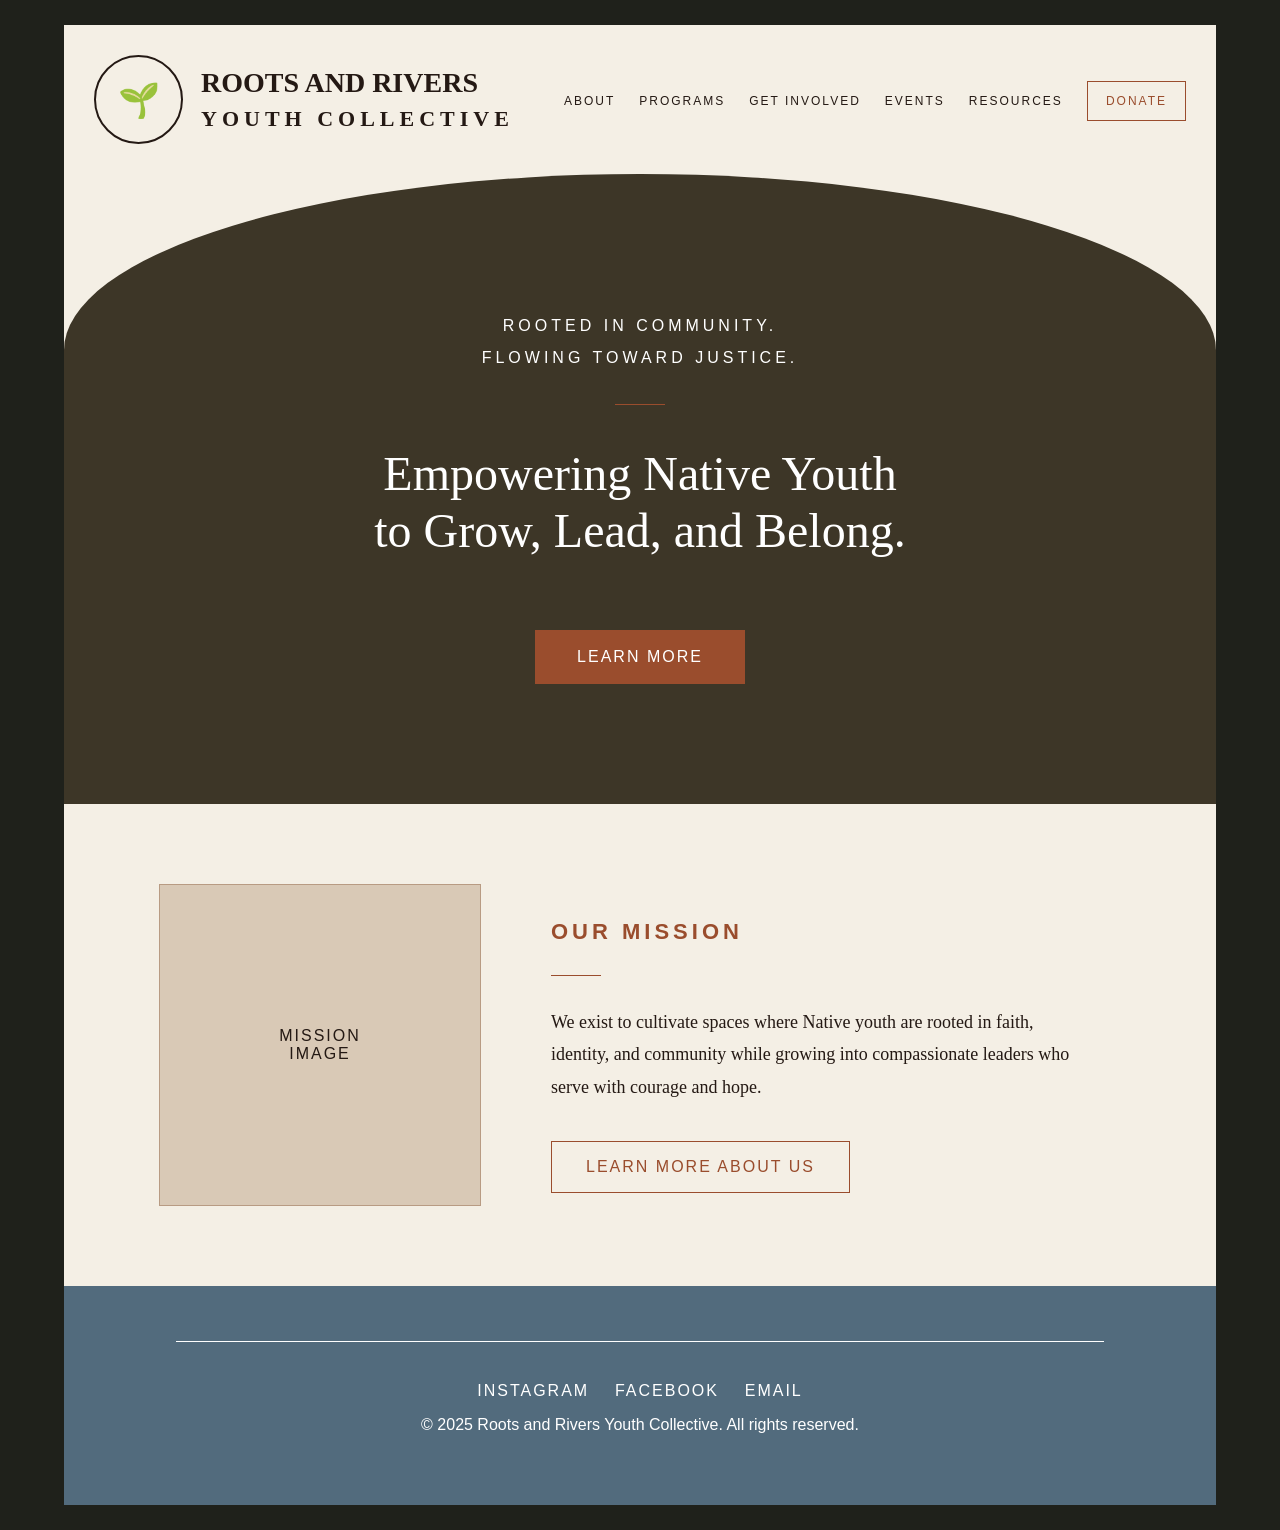
==== index.html @ 8ffe8210 "Add files via upload" ====
<!DOCTYPE html>
<html lang="en">
<head>
    <meta charset="UTF-8">
    <title>Roots and Rivers Youth Collective</title>
    <link rel="stylesheet" href="style.css">
</head>

<body>

<div id="wrapper">

    <header>
        <div class="brand">
            <div class="logo">🌱</div>
            <h1>Roots and Rivers<br><span>Youth Collective</span></h1>
        </div>

        <nav>
            <a href="index.html">About</a>
            <a href="#">Programs</a>
            <a href="#">Get Involved</a>
            <a href="#">Events</a>
            <a href="#">Resources</a>
            <a class="donate" href="#">Donate</a>
        </nav>
    </header>

    <section class="hero">
        <p class="small-text">Rooted in Community.<br>Flowing Toward Justice.</p>

        <div class="line"></div>

        <h2>Empowering Native Youth<br>to Grow, Lead, and Belong.</h2>

        <a class="button" href="#">Learn More</a>
    </section>

    <main>
        <section class="mission">
            <div class="image-box">
                <p>Mission<br>Image</p>
            </div>

            <div class="mission-text">
                <h3>Our Mission</h3>
                <div class="short-line"></div>

                <p>
                    We exist to cultivate spaces where Native youth are rooted
                    in faith, identity, and community while growing into
                    compassionate leaders who serve with courage and hope.
                </p>

                <a class="outline-button" href="#">Learn More About Us</a>
            </div>
        </section>
    </main>

    <footer>
        <div class="footer-line"></div>

        <p class="socials">Instagram &nbsp;&nbsp; Facebook &nbsp;&nbsp; Email</p>

        <p>&copy; 2025 Roots and Rivers Youth Collective. All rights reserved.</p>
    </footer>

</div>

</body>
</html>
---- style.css ----
body {
    margin: 0;
    background-color: #1f211b;
    color: #241914;
    font-family: Georgia, "Times New Roman", serif;
}

#wrapper {
    width: 90%;
    max-width: 1200px;
    margin: 25px auto;
    background-color: #f4efe5;
}

header {
    display: flex;
    justify-content: space-between;
    align-items: center;
    padding: 30px;
}

.brand {
    display: flex;
    align-items: center;
    gap: 18px;
}

.logo {
    width: 85px;
    height: 85px;
    border: 2px solid #241914;
    border-radius: 50%;
    display: flex;
    align-items: center;
    justify-content: center;
    font-size: 34px;
}

h1 {
    margin: 0;
    font-size: 28px;
    text-transform: uppercase;
    line-height: 1.2;
}

h1 span {
    letter-spacing: 5px;
    font-size: 22px;
}

nav a {
    color: #241914;
    text-decoration: none;
    text-transform: uppercase;
    font-family: Arial, sans-serif;
    font-size: 12px;
    letter-spacing: 2px;
    margin-left: 20px;
}

.donate {
    border: 1px solid #9a4d2d;
    color: #9a4d2d;
    padding: 12px 18px;
}

.hero {
    background-color: #3d3627;
    color: white;
    text-align: center;
    padding: 120px 90px;
    border-radius: 50% 50% 0 0 / 28% 28% 0 0;
}

.small-text {
    text-transform: uppercase;
    font-family: Arial, sans-serif;
    letter-spacing: 4px;
    line-height: 2;
}

.line,
.short-line {
    width: 50px;
    height: 1px;
    background-color: #9a4d2d;
    margin: 30px auto;
}

.hero h2 {
    font-size: 48px;
    font-weight: normal;
    line-height: 1.2;
}

.button {
    display: inline-block;
    background-color: #9a4d2d;
    color: white;
    text-decoration: none;
    text-transform: uppercase;
    font-family: Arial, sans-serif;
    letter-spacing: 2px;
    padding: 18px 42px;
    margin-top: 30px;
}

.mission {
    display: flex;
    gap: 70px;
    align-items: center;
    padding: 80px 95px;
}

.image-box {
    width: 320px;
    height: 320px;
    border: 1px solid #b89b83;
    background-color: #d9c9b6;
    display: flex;
    align-items: center;
    justify-content: center;
    text-align: center;
    text-transform: uppercase;
    font-family: Arial, sans-serif;
    letter-spacing: 2px;
}

.mission-text {
    max-width: 520px;
}

h3 {
    color: #9a4d2d;
    text-transform: uppercase;
    font-family: Arial, sans-serif;
    letter-spacing: 4px;
    font-size: 22px;
}

.short-line {
    margin-left: 0;
}

.mission-text p {
    font-size: 18px;
    line-height: 1.8;
}

.outline-button {
    display: inline-block;
    color: #9a4d2d;
    border: 1px solid #9a4d2d;
    text-decoration: none;
    text-transform: uppercase;
    font-family: Arial, sans-serif;
    letter-spacing: 2px;
    padding: 16px 34px;
    margin-top: 20px;
}

footer {
    background-color: #526b7d;
    color: white;
    text-align: center;
    padding: 55px 30px;
    font-family: Arial, sans-serif;
}

.footer-line {
    height: 1px;
    background-color: white;
    width: 85%;
    margin: 0 auto 40px;
}

.socials {
    letter-spacing: 2px;
    text-transform: uppercase;
}

@media screen and (max-width: 800px) {
    header,
    .mission {
        flex-direction: column;
        text-align: center;
    }

    nav {
        margin-top: 20px;
    }

    nav a {
        display: inline-block;
        margin: 8px;
    }

    .hero {
        border-radius: 0;
        padding: 80px 30px;
    }

    .hero h2 {
        font-size: 36px;
    }

    .mission {
        padding: 50px 30px;
    }

    .short-line {
        margin: 25px auto;
    }
}
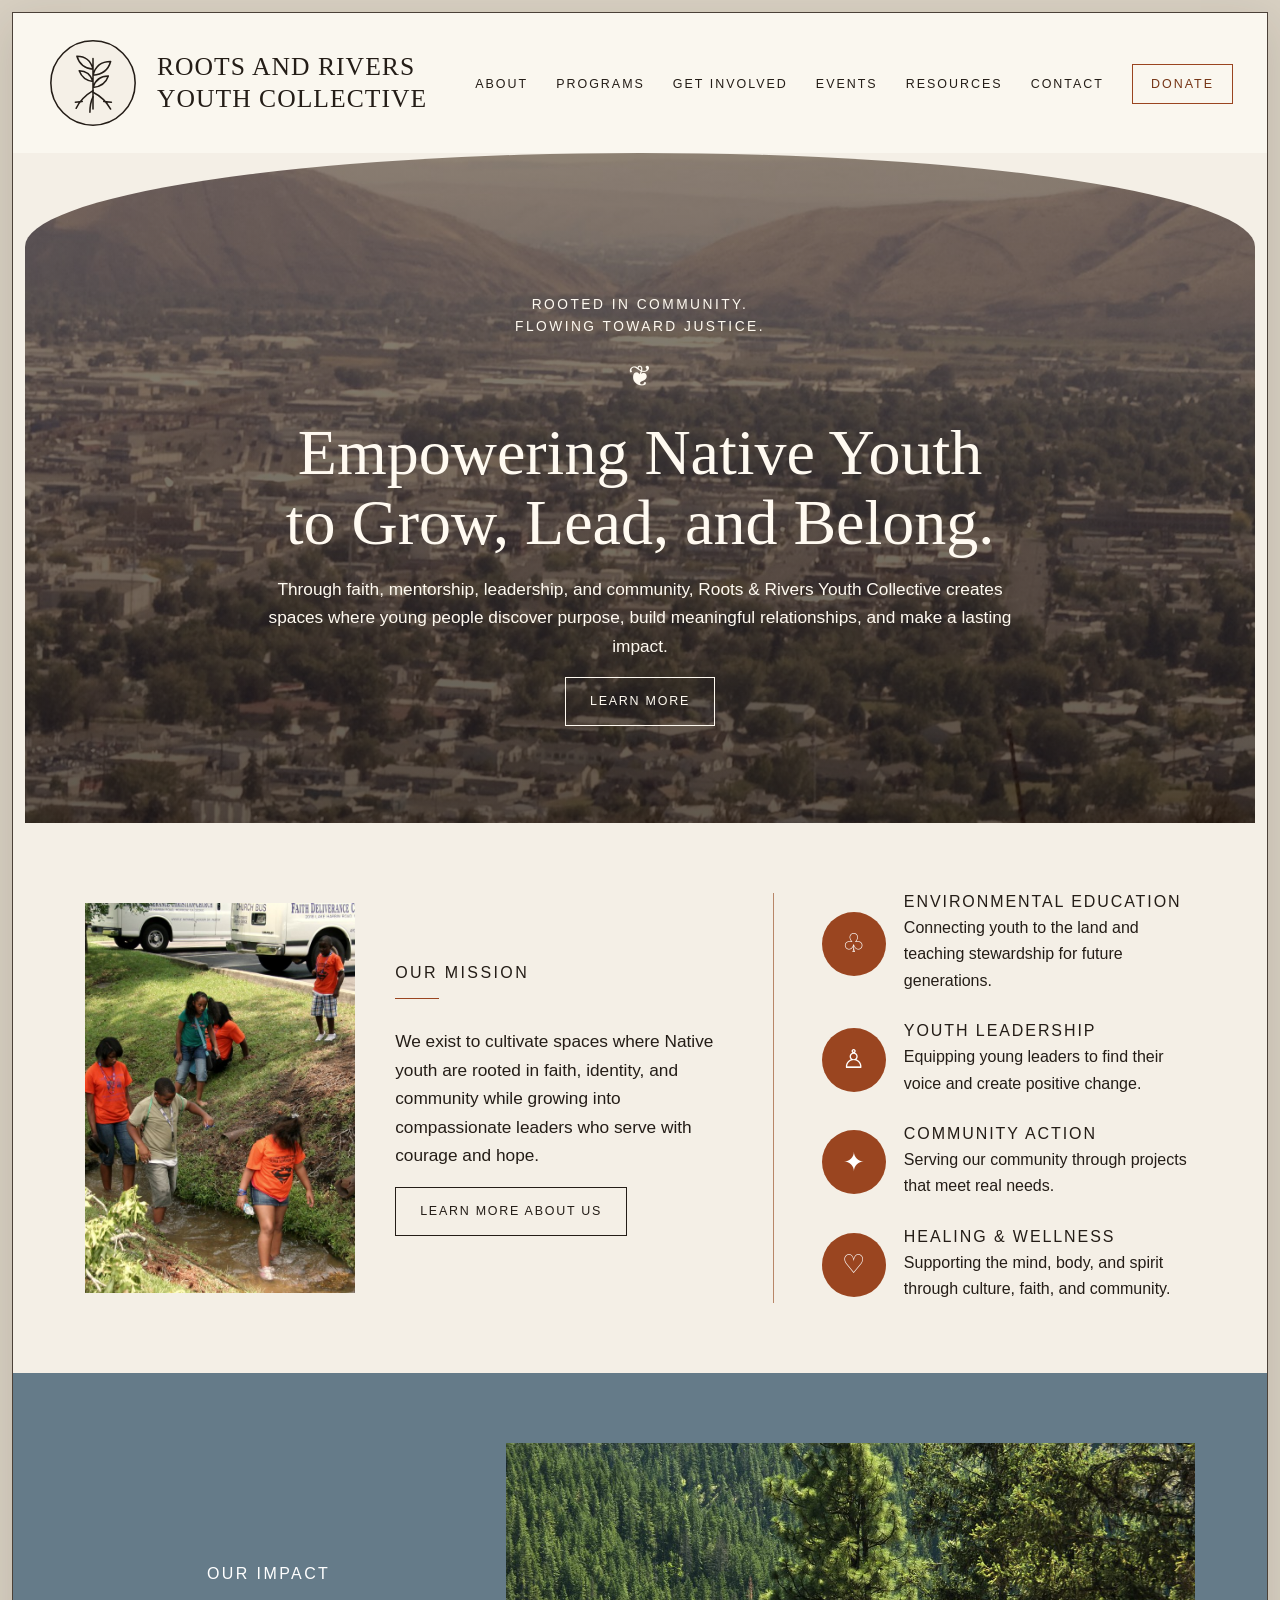
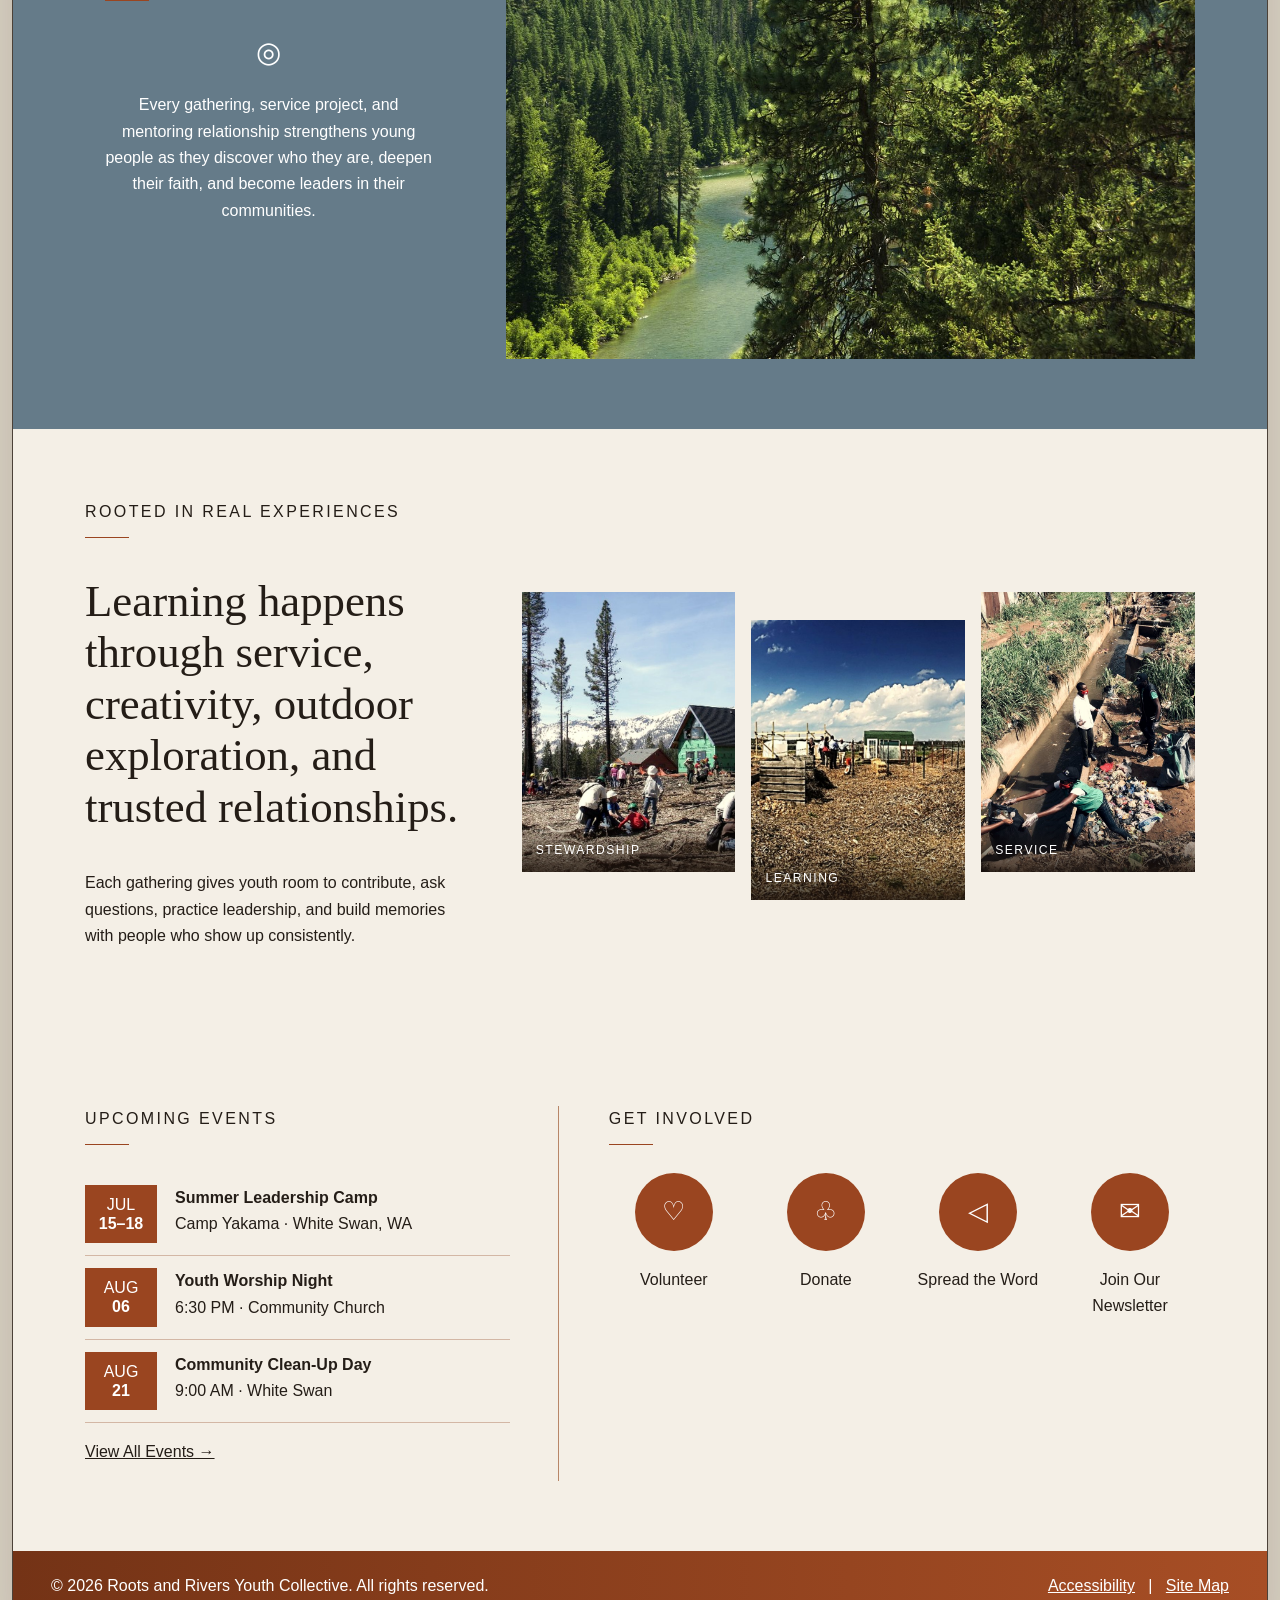
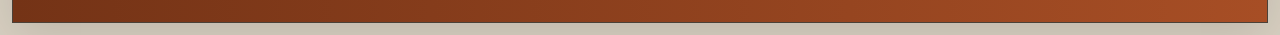
==== commit b55eeaca: "Add files via upload" ====
--- a/index.html
+++ b/index.html
@@ -1,71 +1,73 @@
 <!DOCTYPE html>
 <html lang="en">
 <head>
-    <meta charset="UTF-8">
-    <title>Roots and Rivers Youth Collective</title>
-    <link rel="stylesheet" href="style.css">
+  <meta charset="UTF-8">
+  <meta name="viewport" content="width=device-width, initial-scale=1.0">
+  <meta name="description" content="Roots and Rivers Youth Collective empowers Native youth through mentorship, leadership, faith, environmental education, and community service.">
+  <meta name="keywords" content="Native youth, Yakama, youth leadership, mentorship, community service, environmental education">
+  <title>Roots and Rivers Youth Collective | Home</title>
+  <link rel="stylesheet" href="style.css">
 </head>
+<body>
+<div class="site-shell">
+<header class="site-header">
+  <a class="brand" href="index.html"><img src="assets/images/logo.svg" alt="Roots and Rivers tree and roots logo"><span class="brand-name">Roots and Rivers<br>Youth Collective</span></a>
+  <nav aria-label="Main navigation"><ul>
+    <li><a href="#about">About</a></li><li><a href="programs.html">Programs</a></li><li><a href="get-involved.html">Get Involved</a></li><li><a href="events.html">Events</a></li><li><a href="resources.html">Resources</a></li><li><a href="get-involved.html#contact">Contact</a></li><li><a class="donate-link" href="get-involved.html#donate">Donate</a></li>
+  </ul></nav>
+</header>
+<main>
+  <section class="hero">
+    <div class="hero-content">
+      <p class="eyebrow">Rooted in Community.<br>Flowing Toward Justice.</p>
+      <div class="ornament">❦</div>
+      <h1>Empowering Native Youth<br>to Grow, Lead, and Belong.</h1>
+      <p class="lead">Through faith, mentorship, leadership, and community, Roots &amp; Rivers Youth Collective creates spaces where young people discover purpose, build meaningful relationships, and make a lasting impact.</p>
+      <a class="btn" href="#about">Learn More</a>
+    </div>
+  </section>
 
-<body>
+  <section class="section mission-grid" id="about">
+    <img class="mission-photo" src="assets/images/mission-landscape.jpg" alt="Youth participating in an outdoor creek learning activity">
+    <div><p class="section-title">Our Mission</p><p class="lead">We exist to cultivate spaces where Native youth are rooted in faith, identity, and community while growing into compassionate leaders who serve with courage and hope.</p><a class="btn" href="programs.html">Learn More About Us</a></div>
+    <div class="pillars">
+      <article class="pillar"><div class="icon-circle">♧</div><div><h3>Environmental Education</h3><p>Connecting youth to the land and teaching stewardship for future generations.</p></div></article>
+      <article class="pillar"><div class="icon-circle">♙</div><div><h3>Youth Leadership</h3><p>Equipping young leaders to find their voice and create positive change.</p></div></article>
+      <article class="pillar"><div class="icon-circle">✦</div><div><h3>Community Action</h3><p>Serving our community through projects that meet real needs.</p></div></article>
+      <article class="pillar"><div class="icon-circle">♡</div><div><h3>Healing &amp; Wellness</h3><p>Supporting the mind, body, and spirit through culture, faith, and community.</p></div></article>
+    </div>
+  </section>
 
-<div id="wrapper">
+  <section class="section impact">
+    <div class="impact-copy"><p class="section-title">Our Impact</p><div class="ornament">◎</div><p>Every gathering, service project, and mentoring relationship strengthens young people as they discover who they are, deepen their faith, and become leaders in their communities.</p></div>
+    <img src="assets/images/impact-valley.jpg" alt="River winding through a forested Pacific Northwest canyon">
+  </section>
 
-    <header>
-        <div class="brand">
-            <div class="logo">🌱</div>
-            <h1>Roots and Rivers<br><span>Youth Collective</span></h1>
-        </div>
+  <section class="section story-strip">
+    <div><p class="section-title">Rooted in Real Experiences</p><h2>Learning happens through service, creativity, outdoor exploration, and trusted relationships.</h2><p>Each gathering gives youth room to contribute, ask questions, practice leadership, and build memories with people who show up consistently.</p></div>
+    <div class="photo-grid photo-grid-home">
+      <figure><img src="assets/images/planting-youth.jpg" alt="Young volunteers planting seedlings in a forest restoration area"><figcaption>Stewardship</figcaption></figure>
+      <figure><img src="assets/images/community-garden.jpg" alt="Community garden used for youth learning"><figcaption>Learning</figcaption></figure>
+      <figure><img src="assets/images/community-cleanup.jpg" alt="Young volunteers taking part in a community cleanup"><figcaption>Service</figcaption></figure>
+    </div>
+  </section>
 
-        <nav>
-            <a href="index.html">About</a>
-            <a href="#">Programs</a>
-            <a href="#">Get Involved</a>
-            <a href="#">Events</a>
-            <a href="#">Resources</a>
-            <a class="donate" href="#">Donate</a>
-        </nav>
-    </header>
-
-    <section class="hero">
-        <p class="small-text">Rooted in Community.<br>Flowing Toward Justice.</p>
-
-        <div class="line"></div>
-
-        <h2>Empowering Native Youth<br>to Grow, Lead, and Belong.</h2>
-
-        <a class="button" href="#">Learn More</a>
-    </section>
-
-    <main>
-        <section class="mission">
-            <div class="image-box">
-                <p>Mission<br>Image</p>
-            </div>
-
-            <div class="mission-text">
-                <h3>Our Mission</h3>
-                <div class="short-line"></div>
-
-                <p>
-                    We exist to cultivate spaces where Native youth are rooted
-                    in faith, identity, and community while growing into
-                    compassionate leaders who serve with courage and hope.
-                </p>
-
-                <a class="outline-button" href="#">Learn More About Us</a>
-            </div>
-        </section>
-    </main>
-
-    <footer>
-        <div class="footer-line"></div>
-
-        <p class="socials">Instagram &nbsp;&nbsp; Facebook &nbsp;&nbsp; Email</p>
-
-        <p>&copy; 2025 Roots and Rivers Youth Collective. All rights reserved.</p>
-    </footer>
-
+  <section class="section home-bottom">
+    <div><p class="section-title">Upcoming Events</p>
+      <div class="event-mini"><div class="date-box">JUL<br><strong>15–18</strong></div><div><strong>Summer Leadership Camp</strong><br>Camp Yakama · White Swan, WA</div></div>
+      <div class="event-mini"><div class="date-box">AUG<br><strong>06</strong></div><div><strong>Youth Worship Night</strong><br>6:30 PM · Community Church</div></div>
+      <div class="event-mini"><div class="date-box">AUG<br><strong>21</strong></div><div><strong>Community Clean-Up Day</strong><br>9:00 AM · White Swan</div></div>
+      <p><a href="events.html">View All Events →</a></p>
+    </div>
+    <div class="involve-options"><p class="section-title">Get Involved</p><div class="action-grid">
+      <a href="get-involved.html#volunteer"><div class="icon-circle">♡</div><p>Volunteer</p></a>
+      <a href="get-involved.html#donate"><div class="icon-circle">♧</div><p>Donate</p></a>
+      <a href="resources.html"><div class="icon-circle">◁</div><p>Spread the Word</p></a>
+      <a href="get-involved.html#contact"><div class="icon-circle">✉</div><p>Join Our Newsletter</p></a>
+    </div></div>
+  </section>
+</main>
+<footer class="site-footer"><span>© 2026 Roots and Rivers Youth Collective. All rights reserved.</span><span><a href="resources.html">Accessibility</a> &nbsp; | &nbsp; <a href="resources.html">Site Map</a></span></footer>
 </div>
-
 </body>
-</html>+</html>
--- a/style.css
+++ b/style.css
@@ -1,214 +1,186 @@
-body {
-    margin: 0;
-    background-color: #1f211b;
-    color: #241914;
-    font-family: Georgia, "Times New Roman", serif;
+:root {
+  --paper: #f4efe6;
+  --ink: #241d17;
+  --rust: #9a4520;
+  --rust-dark: #763617;
+  --blue: #657b89;
+  --line: #b88668;
+  --cream: #fbf8f1;
+  --olive: #4e4b36;
 }
 
-#wrapper {
-    width: 90%;
-    max-width: 1200px;
-    margin: 25px auto;
-    background-color: #f4efe5;
+* { box-sizing: border-box; }
+html { scroll-behavior: smooth; }
+body {
+  margin: 0;
+  color: var(--ink);
+  background: #d8d0c2;
+  font-family: "Trebuchet MS", Arial, sans-serif;
+  line-height: 1.65;
+}
+img, video { max-width: 100%; display: block; }
+a { color: inherit; }
+
+.site-shell {
+  width: min(1440px, calc(100% - 24px));
+  margin: 12px auto;
+  background: var(--paper);
+  border: 1px solid #4b4138;
+  box-shadow: 0 12px 45px rgba(37, 29, 22, .14);
 }
 
-header {
-    display: flex;
-    justify-content: space-between;
-    align-items: center;
-    padding: 30px;
+.site-header {
+  display: flex;
+  align-items: center;
+  justify-content: space-between;
+  gap: 28px;
+  padding: 24px 34px;
+  background: rgba(251, 248, 241, .94);
+}
+.brand { display: flex; align-items: center; gap: 18px; text-decoration: none; }
+.brand img { width: 92px; height: 92px; }
+.brand-name { font-family: Georgia, serif; font-size: clamp(1.15rem, 2vw, 1.6rem); line-height: 1.25; text-transform: uppercase; letter-spacing: .04em; }
+
+nav ul { display: flex; align-items: center; gap: 28px; list-style: none; margin: 0; padding: 0; }
+nav a { text-decoration: none; text-transform: uppercase; letter-spacing: .16em; font-size: .78rem; }
+nav a:hover, nav a:focus { color: var(--rust); }
+.donate-link { border: 1px solid var(--rust); padding: 12px 18px; color: var(--rust-dark); }
+
+.hero {
+  min-height: 670px;
+  margin: 0 12px;
+  padding: 100px 20px 70px;
+  display: grid;
+  place-items: center;
+  text-align: center;
+  color: #fffaf1;
+  background: linear-gradient(rgba(38, 25, 14, .52), rgba(30, 23, 17, .70)), url("assets/images/hero-forest.jpg") center 42%/cover;
+  border-radius: 50% 50% 0 0 / 14% 14% 0 0;
+}
+.hero-content { max-width: 780px; }
+.eyebrow { text-transform: uppercase; letter-spacing: .18em; font-size: .86rem; }
+.ornament { font-family: Georgia, serif; font-size: 1.8rem; margin: 10px 0; }
+h1, h2, h3 { font-family: Georgia, "Times New Roman", serif; font-weight: 400; }
+h1 { font-size: clamp(2.6rem, 5vw, 4.7rem); line-height: 1.08; margin: 18px 0; }
+h2 { font-size: clamp(2rem, 3.5vw, 3.2rem); line-height: 1.15; }
+h3 { font-size: 1.35rem; }
+.lead { font-size: 1.08rem; }
+.btn { display: inline-block; padding: 13px 24px; border: 1px solid currentColor; text-decoration: none; text-transform: uppercase; letter-spacing: .14em; font-size: .78rem; }
+.btn:hover, .btn:focus { background: var(--rust); color: white; border-color: var(--rust); }
+
+.section { padding: 70px 72px; }
+.section-title { text-transform: uppercase; letter-spacing: .15em; font-family: "Trebuchet MS", sans-serif; font-size: 1rem; margin: 0 0 28px; }
+.section-title::after { content: ""; display: block; width: 44px; border-bottom: 1px solid var(--rust); margin-top: 12px; }
+
+.mission-grid { display: grid; grid-template-columns: .8fr 1fr 1.25fr; gap: 40px; align-items: center; }
+.mission-photo { width: 100%; min-height: 390px; object-fit: cover; }
+.pillars { border-left: 1px solid var(--line); padding-left: 48px; display: grid; gap: 28px; }
+.pillar { display: grid; grid-template-columns: 64px 1fr; gap: 18px; align-items: center; }
+.icon-circle { width: 64px; height: 64px; border-radius: 50%; display: grid; place-items: center; background: var(--rust); color: white; font-size: 1.65rem; }
+.pillar h3 { margin: 0; text-transform: uppercase; letter-spacing: .12em; font: 1rem "Trebuchet MS", sans-serif; }
+.pillar p { margin: 4px 0 0; }
+
+.impact { background: var(--blue); color: white; display: grid; grid-template-columns: .8fr 1.5fr; gap: 54px; align-items: center; }
+.impact img { width: 100%; min-height: 280px; object-fit: cover; }
+.impact-copy { text-align: center; padding: 20px; }
+
+.home-bottom { display: grid; grid-template-columns: 1fr 1.5fr; gap: 48px; }
+.event-mini { display: grid; grid-template-columns: 72px 1fr; gap: 18px; padding: 12px 0; border-bottom: 1px solid #d3b7a5; }
+.date-box { background: var(--rust); color: white; text-align: center; padding: 10px 4px; line-height: 1.2; }
+.involve-options { border-left: 1px solid var(--line); padding-left: 50px; }
+.action-grid { display: grid; grid-template-columns: repeat(4, 1fr); gap: 22px; text-align: center; }
+.action-grid a { text-decoration: none; }
+.action-grid .icon-circle { margin: auto; width: 78px; height: 78px; }
+
+.page-hero { padding: 90px 72px; color: white; background-position: center; background-size: cover; }
+.page-hero.programs { background-image: linear-gradient(rgba(35,29,21,.52),rgba(35,29,21,.62)), url('assets/images/programs-field.jpg'); }
+.page-hero.events { background-image: linear-gradient(rgba(35,29,21,.48),rgba(35,29,21,.64)), url('assets/images/events-sunset.jpg'); }
+.page-hero.involved { background-image: linear-gradient(rgba(35,29,21,.50),rgba(35,29,21,.65)), url('assets/images/involved-hands.jpg'); }
+.page-hero.resources { background-image: linear-gradient(rgba(35,29,21,.50),rgba(35,29,21,.65)), url('assets/images/impact-valley.jpg'); }
+.page-hero p { max-width: 680px; font-size: 1.1rem; }
+
+.cards { display: grid; grid-template-columns: repeat(3, 1fr); gap: 26px; }
+.card { background: var(--cream); border: 1px solid #d8cabc; padding: 30px; }
+.card h3 { margin-top: 0; }
+
+.table-wrap { overflow-x: auto; }
+table { width: 100%; border-collapse: collapse; background: var(--cream); }
+th, td { padding: 16px; border: 1px solid #c7ad9d; text-align: left; }
+th { background: var(--rust); color: white; text-transform: uppercase; letter-spacing: .08em; font-size: .82rem; }
+tr:nth-child(even) { background: #eee5da; }
+
+.form-grid { display: grid; grid-template-columns: 1fr 1fr; gap: 22px; }
+label { display: block; margin-bottom: 6px; font-weight: bold; }
+input, select, textarea { width: 100%; padding: 13px; border: 1px solid #bfa893; background: #fffdf8; font: inherit; }
+textarea { min-height: 150px; resize: vertical; }
+.full { grid-column: 1 / -1; }
+button { cursor: pointer; background: var(--rust); color: white; border: 0; padding: 14px 24px; text-transform: uppercase; letter-spacing: .12em; }
+button:hover, button:focus { background: var(--rust-dark); }
+
+.resource-list { display: grid; gap: 18px; }
+.resource-list a { color: var(--rust-dark); }
+.video-frame { background: #1f1c18; padding: 12px; box-shadow: 0 18px 38px rgba(35, 24, 16, .22); }
+.video-frame video { width: 100%; aspect-ratio: 16 / 9; object-fit: cover; }
+.media-note { font-size: .9rem; color: #6d5f54; margin-top: 12px; }
+
+.story-strip, .image-feature { display: grid; grid-template-columns: .8fr 1.4fr; gap: 52px; align-items: center; }
+.image-feature.reverse { grid-template-columns: 1.15fr .85fr; }
+.photo-grid { display: grid; grid-template-columns: repeat(3, 1fr); gap: 16px; }
+.photo-grid.two { grid-template-columns: 1fr 1fr; }
+.photo-grid figure { margin: 0; position: relative; overflow: hidden; background: #ddd0c0; min-height: 280px; }
+.photo-grid img { width: 100%; height: 100%; min-height: 280px; object-fit: cover; transition: transform .35s ease; }
+.photo-grid figure:hover img { transform: scale(1.025); }
+.photo-grid figcaption { position: absolute; left: 0; right: 0; bottom: 0; padding: 18px 14px 12px; color: white; text-transform: uppercase; letter-spacing: .12em; font-size: .76rem; background: linear-gradient(transparent, rgba(28,18,12,.82)); }
+.photo-grid-home figure:nth-child(2) { transform: translateY(28px); }
+.event-gallery { background: #e9e0d4; }
+
+.site-footer { background: linear-gradient(90deg, #743316, #a74e25); color: white; padding: 22px 38px; display: flex; justify-content: space-between; gap: 20px; flex-wrap: wrap; }
+.site-footer a { color: white; }
+
+@media (max-width: 1000px) {
+  .site-header { align-items: flex-start; }
+  nav ul { flex-wrap: wrap; gap: 14px 20px; justify-content: flex-end; }
+  .mission-grid, .impact, .home-bottom, .story-strip, .image-feature, .image-feature.reverse { grid-template-columns: 1fr; }
+  .pillars, .involve-options { border-left: 0; padding-left: 0; }
+  .cards { grid-template-columns: 1fr 1fr; }
+}
+@media (max-width: 700px) {
+  .site-shell { width: 100%; margin: 0; border: 0; }
+  .site-header { display: block; padding: 18px; }
+  .brand img { width: 68px; height: 68px; }
+  nav ul { margin-top: 18px; justify-content: flex-start; }
+  .hero { min-height: 560px; margin: 0; border-radius: 0; }
+  .section, .page-hero { padding: 48px 24px; }
+  .cards, .form-grid, .action-grid, .photo-grid, .photo-grid.two { grid-template-columns: 1fr; }
+  .photo-grid-home figure:nth-child(2) { transform: none; }
+  .photo-grid figure, .photo-grid img { min-height: 240px; }
+  .pillar { grid-template-columns: 54px 1fr; }
+  .icon-circle { width: 54px; height: 54px; }
 }
 
-.brand {
-    display: flex;
-    align-items: center;
-    gap: 18px;
+/* Final layout safeguards */
+:focus-visible {
+  outline: 3px solid #c76b3c;
+  outline-offset: 3px;
 }
 
-.logo {
-    width: 85px;
-    height: 85px;
-    border: 2px solid #241914;
-    border-radius: 50%;
-    display: flex;
-    align-items: center;
-    justify-content: center;
-    font-size: 34px;
+@media (max-width: 1220px) {
+  .site-header {
+    align-items: flex-start;
+    flex-direction: column;
+  }
+  nav,
+  nav ul {
+    width: 100%;
+  }
+  nav ul {
+    justify-content: flex-start;
+  }
 }
 
-h1 {
-    margin: 0;
-    font-size: 28px;
-    text-transform: uppercase;
-    line-height: 1.2;
+@media (min-width: 701px) and (max-width: 1220px) {
+  .hero {
+    min-height: 610px;
+    padding-top: 85px;
+  }
 }
-
-h1 span {
-    letter-spacing: 5px;
-    font-size: 22px;
-}
-
-nav a {
-    color: #241914;
-    text-decoration: none;
-    text-transform: uppercase;
-    font-family: Arial, sans-serif;
-    font-size: 12px;
-    letter-spacing: 2px;
-    margin-left: 20px;
-}
-
-.donate {
-    border: 1px solid #9a4d2d;
-    color: #9a4d2d;
-    padding: 12px 18px;
-}
-
-.hero {
-    background-color: #3d3627;
-    color: white;
-    text-align: center;
-    padding: 120px 90px;
-    border-radius: 50% 50% 0 0 / 28% 28% 0 0;
-}
-
-.small-text {
-    text-transform: uppercase;
-    font-family: Arial, sans-serif;
-    letter-spacing: 4px;
-    line-height: 2;
-}
-
-.line,
-.short-line {
-    width: 50px;
-    height: 1px;
-    background-color: #9a4d2d;
-    margin: 30px auto;
-}
-
-.hero h2 {
-    font-size: 48px;
-    font-weight: normal;
-    line-height: 1.2;
-}
-
-.button {
-    display: inline-block;
-    background-color: #9a4d2d;
-    color: white;
-    text-decoration: none;
-    text-transform: uppercase;
-    font-family: Arial, sans-serif;
-    letter-spacing: 2px;
-    padding: 18px 42px;
-    margin-top: 30px;
-}
-
-.mission {
-    display: flex;
-    gap: 70px;
-    align-items: center;
-    padding: 80px 95px;
-}
-
-.image-box {
-    width: 320px;
-    height: 320px;
-    border: 1px solid #b89b83;
-    background-color: #d9c9b6;
-    display: flex;
-    align-items: center;
-    justify-content: center;
-    text-align: center;
-    text-transform: uppercase;
-    font-family: Arial, sans-serif;
-    letter-spacing: 2px;
-}
-
-.mission-text {
-    max-width: 520px;
-}
-
-h3 {
-    color: #9a4d2d;
-    text-transform: uppercase;
-    font-family: Arial, sans-serif;
-    letter-spacing: 4px;
-    font-size: 22px;
-}
-
-.short-line {
-    margin-left: 0;
-}
-
-.mission-text p {
-    font-size: 18px;
-    line-height: 1.8;
-}
-
-.outline-button {
-    display: inline-block;
-    color: #9a4d2d;
-    border: 1px solid #9a4d2d;
-    text-decoration: none;
-    text-transform: uppercase;
-    font-family: Arial, sans-serif;
-    letter-spacing: 2px;
-    padding: 16px 34px;
-    margin-top: 20px;
-}
-
-footer {
-    background-color: #526b7d;
-    color: white;
-    text-align: center;
-    padding: 55px 30px;
-    font-family: Arial, sans-serif;
-}
-
-.footer-line {
-    height: 1px;
-    background-color: white;
-    width: 85%;
-    margin: 0 auto 40px;
-}
-
-.socials {
-    letter-spacing: 2px;
-    text-transform: uppercase;
-}
-
-@media screen and (max-width: 800px) {
-    header,
-    .mission {
-        flex-direction: column;
-        text-align: center;
-    }
-
-    nav {
-        margin-top: 20px;
-    }
-
-    nav a {
-        display: inline-block;
-        margin: 8px;
-    }
-
-    .hero {
-        border-radius: 0;
-        padding: 80px 30px;
-    }
-
-    .hero h2 {
-        font-size: 36px;
-    }
-
-    .mission {
-        padding: 50px 30px;
-    }
-
-    .short-line {
-        margin: 25px auto;
-    }
-}
